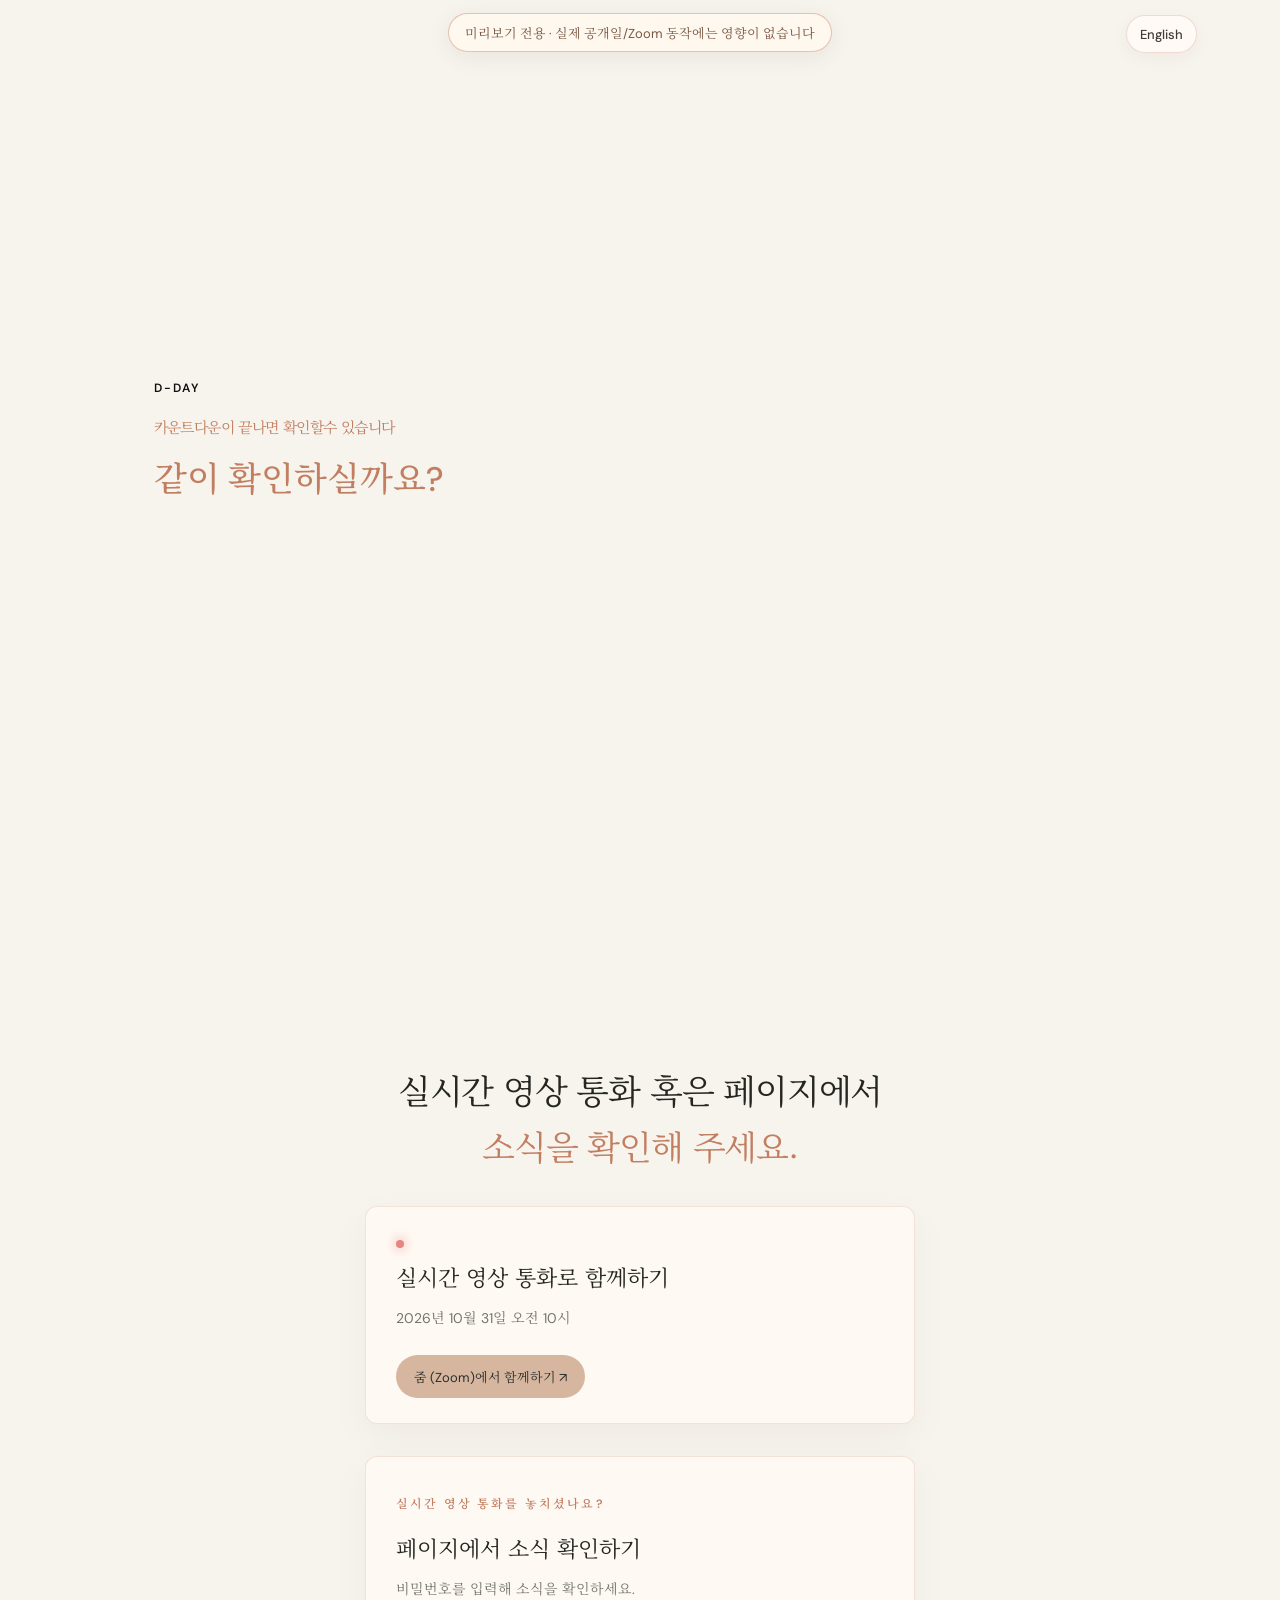
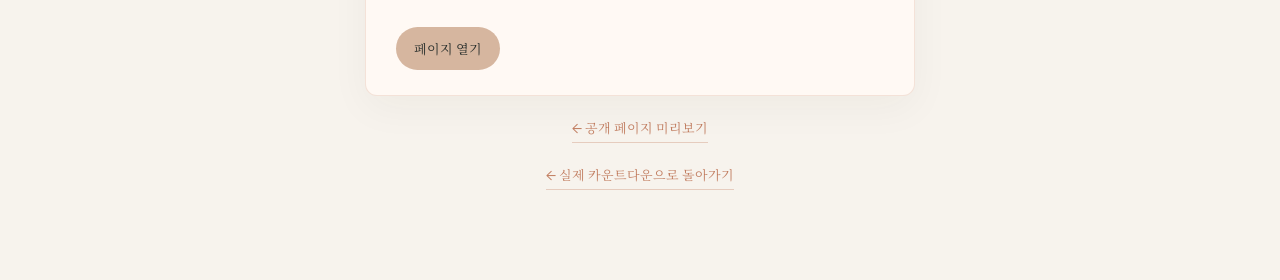
==== preview.html @ 2cb3eb8d "Add files via upload" ====
<!doctype html>
<html lang="ko">
<head>
 <meta charset="utf-8"><meta name="viewport" content="width=device-width, initial-scale=1"><meta name="theme-color" content="#f7f3ed"><meta name="robots" content="noindex,nofollow">
 <meta name="description" content="카운트다운 종료 화면 미리보기"><title>공개일 화면 미리보기</title>
 <link rel="preconnect" href="https://fonts.googleapis.com"><link rel="preconnect" href="https://fonts.gstatic.com" crossorigin><link href="https://fonts.googleapis.com/css2?family=DM+Sans:wght@400;500;600;700&family=Noto+Serif+KR:wght@400;500;600;700&display=swap" rel="stylesheet"><link rel="stylesheet" href="styles.css">
 <style>.preview-banner{position:fixed;z-index:30;top:13px;left:50%;transform:translateX(-50%);background:#fff8ef;border:1px solid #c27e6170;color:#795744;border-radius:24px;padding:9px 16px;font-size:11px;box-shadow:0 5px 25px #24262212;white-space:nowrap}.preview-link{display:inline-block;margin-top:22px;color:#e7cdbd;text-decoration:none;border-bottom:1px solid #e7cdbd70;padding-bottom:5px;font-size:11px}.preview-intro{margin:0 auto 24px;max-width:600px;color:#bec2ba;font-size:12px;line-height:1.9}</style>
</head>
<body class="landing-page preview-page">
 <div class="preview-banner">미리보기 전용 · 실제 공개일/Zoom 동작에는 영향이 없습니다</div>
 <div class="progress"><span id="progressBar"></span></div>
 <header class="topbar"><a class="wordmark" id="brandName" href="index.html">우리의 약속</a><div class="header-tools"><span class="top-note" id="headerNote"></span><button class="language-toggle" id="languageToggle" type="button" aria-label="Switch to English">English</button></div></header>
 <main id="top">
  <section class="countdown-hero panel"><div class="hero-orbit orbit-one"></div><div class="hero-orbit orbit-two"></div><div class="countdown-copy reveal visible">
   <p class="eyebrow" id="eyebrow">D-DAY</p><h1 id="countdownHeading">약속한 날까지</h1>
   <div class="countdown" id="countdown"><strong class="today-label">오늘, 함께 만나요</strong></div><p class="reveal-date" id="revealDate"></p>
  </div><div class="hero-stamp"><span>MADE<br>WITH LOVE</span><b>♡</b></div><div class="hero-bottom"><span>A DAY WE'LL REMEMBER</span><span>01 — 01</span></div></section>
  <section class="after-date panel" id="afterDate"><div class="section-index"><span id="afterIndex">01</span><i></i><span id="afterLabel">오늘</span></div><div class="after-inner"><p class="eyebrow" id="afterEyebrow">THE DAY IS HERE</p><h2 id="afterHeading">이어서<br><em>확인해 주세요.</em></h2><p class="after-copy" id="afterCopy"></p>
   <div class="live-card"><span class="live-dot"></span><p class="eyebrow" id="liveEyebrow"></p><h3 id="liveTitle">실시간 영상 통화로 함께하기</h3><p id="liveDescription"></p><a id="zoomLink" class="primary-link" href="#" target="_blank" rel="noopener">줌 (Zoom)에서 함께하기 ↗</a></div>
   <div class="private-card"><p class="eyebrow" id="privateEyebrow">실시간 영상 통화를 놓치셨나요?</p><h3 id="privateTitle">페이지에서 소식 확인하기</h3><p id="privateDescription">비밀번호를 입력해 소식을 확인하세요.</p><a id="revealPageLink" class="primary-link" href="reveal.html">페이지 열기</a></div>
   <a id="previewRevealLink" class="preview-link" href="reveal.html?preview=1">← 공개 페이지 미리보기</a><br><a class="preview-link" id="previewCountdownLink" href="index.html">← 실제 카운트다운으로 돌아가기</a>
  </div></section>
 </main><script src="config.js"></script><script src="script.js"></script><script>const fam=new URLSearchParams(location.search).get('family')==='parents'?'parents':'inlaws',lang=document.documentElement.lang==='en'?'en':'ko';document.getElementById('zoomLink').href=window.REVEAL_CONFIG.zoomUrl||'#';document.getElementById('revealPageLink').href='reveal.html?family='+fam+'&preview=1&lang='+lang;document.getElementById('previewRevealLink').href='reveal.html?family='+fam+'&preview=1&lang='+lang;</script>
</body></html>
---- styles.css ----
:root{--paper:#f7f3ed;--ink:#242622;--muted:#74766e;--accent:#c27e61;--line:rgba(36,38,34,.15);--serif:'Noto Serif KR',Georgia,serif;--sans:'DM Sans','Noto Serif KR',sans-serif}*{box-sizing:border-box}html{scroll-behavior:smooth;scroll-snap-type:y proximity}body{margin:0;background:var(--paper);color:var(--ink);font-family:var(--sans)}.progress{position:fixed;top:0;width:100%;height:3px;z-index:20}.progress span{display:block;width:0;height:100%;background:var(--accent)}.topbar{height:72px;position:absolute;z-index:3;top:0;left:0;right:0;display:flex;align-items:center;justify-content:space-between;padding:0 6.5vw}.wordmark{font-size:14px;letter-spacing:.06em;text-decoration:none;color:var(--ink);font-weight:700}.wordmark span{color:var(--accent);margin-left:7px}.top-note,.eyebrow,.hero-bottom,.section-index,.side-note,.photo-placeholder small,.photo-bottom,.final-signoff,.closing-footer{font-size:10px;letter-spacing:.18em}.top-note{color:var(--muted)}.panel{min-height:100svh;position:relative;overflow:hidden;scroll-snap-align:start}.hero{display:flex;align-items:center;padding:130px 13vw 100px;background:radial-gradient(ellipse at 80% 36%,#e9dfd2 0%,rgba(233,223,210,.4) 20%,transparent 48%),var(--paper)}.hero-copy{position:relative;z-index:2;max-width:700px}.eyebrow{color:var(--accent);font-weight:600;margin:0 0 25px}.hero h1,.letter h2,.photo-caption h2,.reveal-intro h2,.closing h2{font-family:var(--serif);font-weight:400;letter-spacing:-.07em;line-height:1.5}.hero h1{font-size:clamp(40px,6vw,78px);margin:0 0 28px}.hero h1 em,.photo-caption h2 em{font-style:normal;color:var(--accent)}.intro{font-size:14px;line-height:2;color:var(--muted)}.scroll-cue{margin-top:62px;display:flex;align-items:center;gap:14px;color:var(--muted);font-size:11px;text-decoration:none}.cue-line{height:1px;width:42px;background:var(--accent);position:relative}.cue-line:after{content:'';position:absolute;width:5px;height:5px;border-radius:50%;background:var(--accent);right:0;top:-2px}.hero-stamp{position:absolute;right:15%;top:31%;width:128px;height:128px;border:1px solid #c27e6180;border-radius:50%;display:flex;flex-direction:column;align-items:center;justify-content:center;transform:rotate(12deg);color:var(--accent);text-align:center;font-size:9px;letter-spacing:.15em;line-height:1.7}.hero-stamp b{font-size:23px;font-weight:400}.hero-orbit{position:absolute;border:1px solid #c27e6126;border-radius:50%;width:460px;height:460px;right:7%;top:20%}.orbit-two{width:600px;height:600px;right:1%;top:12%;border-color:#c27e6114}.hero-bottom,.photo-bottom{position:absolute;bottom:32px;left:6.5vw;right:6.5vw;display:flex;justify-content:space-between;color:#9b9a91;font-size:9px}.letter{padding:120px 13vw;background:#eee8de;display:flex;flex-direction:column;justify-content:center}.section-index{display:flex;align-items:center;gap:16px;color:#85847c}.section-index span:first-child{color:var(--accent)}.section-index i{width:42px;height:1px;background:var(--line)}.letter-layout{display:grid;grid-template-columns:1fr 3fr;gap:8vw;max-width:1050px;margin:9vh auto 0;width:100%;z-index:1}.side-note{color:#9d9b91;line-height:1.9}.letter-main{max-width:640px}.letter h2{font-size:clamp(34px,5vw,61px);margin:0 0 30px}.letter-body{font-size:14px;line-height:2.2;color:#686961;max-width:490px}.signature{font:13px/2 var(--serif);margin-top:36px}.signature span{font-size:19px}.soft-shape{position:absolute;color:#c27e6114;font:380px var(--serif);right:5%;bottom:2%}.photo{background:#27312f;color:#f7f3ed;padding:100px 13vw;display:flex;flex-direction:column;justify-content:center}.photo .section-index{color:#a7aaa1}.photo-layout{display:grid;grid-template-columns:minmax(260px,.9fr) 1.1fr;gap:10vw;align-items:center;max-width:1100px;margin:7vh auto 0;width:100%}.photo-frame{aspect-ratio:4/5;max-height:490px;background:#e8e3dc;display:flex;align-items:center;justify-content:center;position:relative;overflow:hidden;color:#343934;box-shadow:0 28px 80px #141b1980}.photo-frame:before,.photo-frame:after{content:'';position:absolute;inset:14px;border:1px solid #24262222;z-index:2;pointer-events:none}.photo-frame:after{inset:20px}.photo-placeholder{display:flex;flex-direction:column;align-items:center;gap:13px;text-align:center;font:15px/1.9 var(--serif)}.photo-spark{font-size:32px;color:var(--accent)}.photo-placeholder small{font:9px var(--sans);color:#9b988e;margin-top:10px}.photo-frame img{width:100%;height:100%;object-fit:cover}.photo-caption .eyebrow{color:#d7a387}.photo-caption h2{font-size:clamp(31px,4vw,51px);line-height:1.65;margin:0 0 25px}.photo-caption h2 em{color:#d7a387}.photo-caption>p:not(.eyebrow){color:#c1c4bc;font-size:13px;line-height:2}.due-line{border-top:1px solid #ffffff30;margin-top:34px;padding-top:17px;display:flex;justify-content:space-between;font-size:10px;color:#b6bab1}.due-line strong{color:#f7f3ed;font-weight:500}.photo-bottom{color:#8c948d}.reveal-section{min-height:88svh;background:#d6b69f;display:flex;align-items:center;justify-content:center;flex-direction:column;text-align:center;padding:100px 20px}.reveal-section>.section-index{position:absolute;top:75px;left:13vw}.reveal-intro .eyebrow{color:#8d5f4b}.reveal-intro h2{font-size:clamp(36px,5vw,63px);margin:0;line-height:1.55}.reveal-intro>p:last-child{font-size:13px;color:#765c50}.big-reveal{margin-top:48px;background:#26312e;color:white;border:0;border-radius:999px;padding:20px 28px;display:flex;align-items:center;gap:18px;cursor:pointer;font:500 12px var(--sans);letter-spacing:.06em;transition:transform .3s,box-shadow .3s;box-shadow:0 10px 28px #22302b24}.big-reveal:hover{transform:translateY(-3px);box-shadow:0 18px 35px #22302b35}.button-orb{width:11px;height:11px;border-radius:50%;background:#e8b8a0;box-shadow:0 0 14px #ffceab}.button-arrow{font-size:16px}.reveal-hint{font-size:10px;color:#806b5e;margin-top:18px}.finale{min-height:105svh;background:linear-gradient(145deg,#e2a4a0,#c87ea1 45%,#8a79bd);color:white;display:flex;justify-content:center;align-items:center;text-align:center;padding:100px 20px;transition:background 1s}.finale[data-sex=girl]{background:linear-gradient(145deg,#f4a7bf,#ed75a8 48%,#c55394)}.finale[data-sex=boy]{background:linear-gradient(145deg,#91d5db,#6cabe0 48%,#8276c8)}.finale[data-sex=surprise]{background:linear-gradient(135deg,#f2b45d,#ed7181 50%,#876bc5)}.finale-content{position:relative;z-index:2;opacity:.15;transform:translateY(25px);transition:opacity .9s,transform .9s}.finale.is-revealed .finale-content{opacity:1;transform:none}.finale .eyebrow{color:#ffffffc9}.sex-word{font:clamp(66px,15vw,170px)/1.15 var(--serif);letter-spacing:-.09em;text-shadow:0 8px 40px #5c31542d}.finale h2{font:400 clamp(22px,3vw,36px)/1.8 var(--serif);margin:16px 0}.final-copy{font-size:13px;color:#ffffffdf}.final-meta{font-size:11px;margin-top:24px;color:#ffffffdd}.final-signoff{margin-top:55px;color:#ffffffb8}.final-signoff span{margin-left:8px}.preview-badge{position:absolute;bottom:25px;right:25px;background:#ffffffd9;color:#4c4547;border-radius:20px;padding:9px 14px;font-size:10px;z-index:3}.finale.is-revealed .preview-badge{display:none}.confetti{position:absolute;inset:0;overflow:hidden;pointer-events:none}.confetti i{position:absolute;top:-15px;width:8px;height:14px;background:#fff8;animation:fall 3.8s linear infinite}.confetti i:nth-child(3n){background:#ffe4a7}.confetti i:nth-child(3n+1){background:white}.confetti i:nth-child(3n+2){background:#cfedff}@keyframes fall{to{transform:translate3d(var(--drift),110vh,0) rotate(760deg)}}.closing{min-height:75svh;background:#f7f3ed;display:flex;align-items:center;justify-content:center;text-align:center;padding:100px 20px 130px}.closing-inner{max-width:600px}.closing-heart{font-size:40px;color:var(--accent)}.closing-inner>p:first-of-type{font-size:12px;color:var(--muted);margin:24px 0}.closing h2{font-size:clamp(40px,5vw,60px);margin:10px 0}.closing-small{font-size:12px;color:var(--muted)}.back-top{display:inline-block;margin-top:35px;color:var(--accent);font-size:11px;text-decoration:none;border-bottom:1px solid #c27e6155;padding-bottom:6px}.closing-footer{position:absolute;bottom:25px;left:6.5vw;right:6.5vw;display:flex;justify-content:space-between;color:#a6a398;font-size:9px}.reveal{opacity:0;transform:translateY(25px);transition:opacity .8s,transform .8s}.reveal.visible{opacity:1;transform:none}@media(max-width:700px){.topbar{height:60px;padding:0 7vw}.top-note{font-size:8px}.hero{padding:110px 8vw 90px}.hero h1{font-size:clamp(38px,10vw,58px)}.hero-stamp{width:90px;height:90px;right:8%;top:19%;font-size:7px}.hero-stamp b{font-size:18px}.hero-orbit{right:-52%;top:20%}.orbit-two{right:-70%}.hero-bottom,.photo-bottom{left:8vw;right:8vw}.letter{padding:90px 8vw}.letter-layout{display:block;margin-top:9vh}.side-note{margin-bottom:30px}.letter h2{font-size:37px}.soft-shape{font-size:200px;right:-5%;bottom:2%}.photo{padding:85px 8vw 75px}.photo-layout{display:flex;flex-direction:column;gap:42px;margin-top:5vh}.photo-frame{width:min(78%,340px);margin:auto;max-height:390px}.photo-caption h2{font-size:34px}.reveal-section>.section-index{top:45px;left:8vw}.reveal-intro h2{font-size:38px}.finale{min-height:100svh}.preview-badge{right:50%;transform:translateX(50%);white-space:nowrap}.closing-footer{left:8vw;right:8vw;font-size:7px}.section-index{font-size:9px}}@media(prefers-reduced-motion:reduce){*,*:before,*:after{scroll-behavior:auto!important;animation-duration:.01ms!important;transition-duration:.01ms!important}}
/* Countdown landing, live reveal and the more cinematic scroll sequence */
.countdown-hero{display:flex;align-items:center;padding:120px 12vw 95px;background:radial-gradient(ellipse at 78% 35%,#ead8d2 0%,rgba(234,216,210,.34) 24%,transparent 50%),var(--paper)}
.countdown-copy{position:relative;z-index:2;width:min(760px,100%)}
.countdown-hero h1{font:400 clamp(42px,6.4vw,82px)/1.42 var(--serif);letter-spacing:-.075em;margin:0 0 18px}
.countdown-hero h1 em,.after-inner h2 em{color:var(--accent);font-style:normal}
.countdown-intro{font-size:14px;line-height:2;color:var(--muted)}
.countdown{display:flex;align-items:center;gap:clamp(10px,2.6vw,34px);margin:40px 0 10px}
.countdown>div{display:flex;flex-direction:column;align-items:center;min-width:clamp(45px,7vw,86px)}
.countdown strong{font:500 clamp(32px,5.4vw,64px)/1 var(--sans);letter-spacing:-.07em;font-variant-numeric:tabular-nums}
.countdown span{font-size:10px;color:var(--muted);margin-top:10px;letter-spacing:.12em}
.countdown>i{font-style:normal;color:#bd9c8d;font-size:24px;transform:translateY(-7px)}
.today-label{font-size:clamp(20px,3vw,34px)!important;letter-spacing:0!important;color:var(--accent)}
.reveal-date{font-size:11px;color:#89877f;letter-spacing:.06em;min-height:18px}
.poll-card{margin-top:30px;border-top:1px solid var(--line);padding-top:20px;max-width:480px}
.poll-question{font:18px var(--serif);margin:0 0 6px}.poll-note,.poll-status{font-size:11px;color:var(--muted)}
.poll-buttons{display:flex;gap:10px;margin-top:16px}.poll-buttons button{background:#ffffff78;border:1px solid #c27e6140;border-radius:30px;padding:12px 18px;color:var(--ink);font:12px var(--sans);cursor:pointer;transition:all .25s}.poll-buttons button:hover:not(:disabled){background:#d6b69f;transform:translateY(-2px)}.poll-buttons button:disabled{opacity:.55;cursor:default}.poll-buttons button span{color:var(--accent);margin-left:7px}
.poll-status{min-height:15px}.countdown-hero .hero-stamp{top:26%}
.anticipation{background:#eee8de;display:grid;place-items:center;padding:100px 12vw;text-align:center}
.anticipation>.section-index{position:absolute;left:12vw;top:72px}
.anticipation-inner{position:relative;z-index:1;max-width:680px}.little-star{display:block;color:var(--accent);font-size:38px;margin-bottom:34px;animation:softspin 18s linear infinite}
@keyframes softspin{to{transform:rotate(360deg)}}
.anticipation h2,.after-inner h2{font:400 clamp(34px,5vw,60px)/1.65 var(--serif);letter-spacing:-.065em;margin:0 0 22px}.anticipation-inner>p:last-of-type{font-size:13px;line-height:2;color:var(--muted)}
.date-pill{display:inline-block;margin-top:22px;border:1px solid #c27e6150;border-radius:30px;padding:11px 19px;font-size:10px;letter-spacing:.04em;color:#8c6b5d}
.photo-silhouette{position:absolute;font:340px var(--serif);color:#c27e610b;right:4%;bottom:-12%;transform:rotate(-16deg)}
.after-date[hidden],.landing-page [hidden]{display:none!important}
.after-date{background:#27312f;color:var(--paper);padding:105px 12vw;display:flex;flex-direction:column;justify-content:center}
.after-date .section-index{color:#adb2aa}.after-inner{max-width:850px;margin:52px auto 0;width:100%;text-align:center}.after-inner>.eyebrow{color:#d8a78c}.after-inner h2{font-size:clamp(42px,6vw,70px);margin:0}.after-copy{font-size:13px;color:#c1c4bc;line-height:2}
.live-card,.private-card{max-width:550px;margin:32px auto 0;padding:25px 30px;background:#ffffff0c;border:1px solid #ffffff24;text-align:left;position:relative;overflow:hidden}
.live-card:after{content:'';position:absolute;width:180px;height:180px;border:1px solid #ffffff12;border-radius:50%;right:-70px;top:-100px}
.live-dot{display:inline-block;width:8px;height:8px;border-radius:50%;background:#e4867f;box-shadow:0 0 12px #e4867f;animation:pulse 1.6s infinite}@keyframes pulse{50%{opacity:.4;box-shadow:0 0 2px #e4867f}}
.live-card .eyebrow,.private-card .eyebrow{color:#d8a78c;margin:12px 0}.live-card h3,.private-card h3{font:20px var(--serif);margin:8px 0}.live-card p:not(.eyebrow),.private-card>p:not(.eyebrow){font-size:12px;color:#bec2ba;line-height:1.8}
.primary-link{display:inline-block;text-decoration:none;background:#eee0d5;color:#303633;border-radius:24px;padding:12px 18px;font-size:11px;margin-top:10px}.not-ready{display:inline-block;font-size:11px;color:#b8bdb4;margin-top:11px}
.private-card{background:#ffffff08}.private-card label{display:block;font-size:10px;color:#c3c6bf;margin:18px 0 8px}.password-row{display:flex;gap:8px}.password-row input{min-width:0;flex:1;background:#ffffff12;border:1px solid #ffffff37;border-radius:4px;padding:11px;color:white;font:13px var(--sans)}.password-row button{border:0;background:#d6b69f;color:#292f2c;padding:0 18px;font:12px var(--sans);cursor:pointer;border-radius:3px}.private-card small{display:block;color:#efaca5;font-size:10px;margin-top:7px;min-height:14px}
.poll-results{width:min(400px,85vw);text-align:left;margin:28px auto 0;color:#4b3b35;font-size:12px}.poll-results>p{font:16px var(--serif);text-align:center}.result-row{display:grid;grid-template-columns:68px 45px 1fr;align-items:center;gap:8px;margin:12px 0;font-size:11px}.result-row i{height:5px;border-radius:5px;background:#ffffff75;overflow:hidden}.result-row b{display:block;height:100%;background:#b96984;border-radius:5px}.result-row:nth-of-type(2) b{background:#5e9ab2}.poll-results small{display:block;text-align:center;color:#7a6a61;font-size:9px;margin-top:10px}
.reveal-day .countdown-hero{min-height:78svh}.reveal-day .anticipation{min-height:55svh}
@media(max-width:700px){.countdown-hero{padding:105px 8vw 90px;align-items:center}.countdown-hero h1{font-size:clamp(38px,10vw,57px)}.countdown-hero .hero-stamp{top:15%;right:8%;width:76px;height:76px;font-size:6px}.countdown{gap:7px;margin-top:34px}.countdown>div{min-width:51px}.countdown strong{font-size:36px}.countdown>i{font-size:17px}.poll-card{margin-top:24px}.poll-buttons{gap:7px}.poll-buttons button{padding:11px 13px;font-size:10px}.anticipation{padding:90px 8vw}.anticipation>.section-index{left:8vw;top:45px}.anticipation h2{font-size:36px}.photo-silhouette{font-size:190px;right:-5%}.after-date{padding:90px 8vw}.after-inner{margin-top:38px}.live-card,.private-card{padding:21px 19px}.password-row button{padding:0 12px}}
/* Shared live vote graph */
.countdown-intro{white-space:pre-line}.poll-status{font-size:10px;color:#8a867d;min-height:15px}.poll-buttons button:disabled{opacity:.55;cursor:default}
.landing-page .countdown-hero{background:var(--paper);padding-left:12vw}.landing-page .hero-orbit,.landing-page .hero-stamp,.landing-page .hero-bottom{display:none}.landing-page .countdown-copy{width:min(620px,100%)}.landing-page .countdown-hero h1{font:400 clamp(28px,4vw,46px)/1.5 var(--serif);letter-spacing:-.04em;margin:0 0 10px;color:var(--accent)}.landing-page .eyebrow{margin-bottom:20px;color:#111}.landing-page .countdown{margin-top:24px}.landing-page .reveal-date{font-size:13px;color:#78796f;letter-spacing:.03em}.landing-page .countdown-hint{font-size:11px;color:#85857d;margin-top:8px}.landing-page .topbar .wordmark{font:500 12px var(--sans);color:#76776e}.landing-page .top-note{font-size:9px;letter-spacing:.08em}.landing-page #countdownPage[hidden]{display:none!important}.landing-page #afterDate:not([hidden]){min-height:100svh}
.landing-page .after-date{background:var(--paper);color:var(--ink);padding:90px 9vw}.landing-page .after-date .section-index{color:#85847c}.landing-page .after-inner>.eyebrow{color:var(--accent)}.landing-page .after-inner h2{color:var(--ink)}.landing-page .after-copy{color:var(--muted)}.landing-page .live-card,.landing-page .private-card{background:#fff9f4;border:1px solid #c27e6130;box-shadow:0 12px 40px #2426220b;border-radius:12px}.landing-page .live-card h3,.landing-page .private-card h3{color:var(--ink)}.landing-page .live-card p:not(.eyebrow),.landing-page .private-card>p:not(.eyebrow){color:var(--muted)}.landing-page .live-card .eyebrow,.landing-page .private-card .eyebrow{color:var(--accent)}.landing-page .not-ready{color:var(--muted)}.landing-page .primary-link{background:#d6b69f;color:#292f2c}.landing-page .preview-link{color:var(--accent);border-color:#c27e6155}
.landing-page .after-date .section-index{display:none}.landing-page .after-copy:empty,.landing-page #liveDescription:empty,.landing-page #liveEyebrow:empty{display:none}
.landing-page .after-inner h2{font:400 clamp(23px,2.7vw,34px)/1.65 var(--serif);letter-spacing:-.035em;margin:0 0 22px}.landing-page .after-inner h2 em{color:var(--accent)}
.reveal-page:not([data-sex]){background:var(--paper);color:var(--ink)}.reveal-page:not([data-sex]) .reveal-glow{background:radial-gradient(circle,#ead8d255 0,rgba(234,216,210,.18) 38%,transparent 72%)}.reveal-page:not([data-sex]) .reveal-gate h1{font-size:clamp(28px,4vw,44px);line-height:1.5;letter-spacing:-.045em;color:#8c5f4e}.reveal-page:not([data-sex]) .gate-copy,.reveal-page:not([data-sex]) .reveal-gate label{color:var(--muted)}.reveal-page:not([data-sex]) .reveal-gate .password-row input{background:#fff;border:1px solid #c9c4bb;color:var(--ink)}.reveal-page:not([data-sex]) .reveal-gate .password-row button{background:#d6b69f;color:#292f2c}.reveal-page:not([data-sex]) .back-link{color:#8a6c5d;border-color:#c27e6155}
.reveal-page[data-sex=boy]{background:#edf6fa;color:var(--ink)}.reveal-page[data-sex=boy] .reveal-glow{background:radial-gradient(circle,#bfe2f255 0,rgba(160,208,229,.18) 38%,transparent 72%)}.reveal-page[data-sex=boy] .result-sex{color:#477f9c}.reveal-page[data-sex=girl]{background:#fbf0f4;color:var(--ink)}.reveal-page[data-sex=girl] .reveal-glow{background:radial-gradient(circle,#f5c8d855 0,rgba(239,171,196,.18) 38%,transparent 72%)}.reveal-page[data-sex=girl] .result-sex{color:#bb6485}.reveal-page[data-sex] .reveal-result>.eyebrow{color:var(--accent)}.reveal-page[data-sex] .result-message,.reveal-page[data-sex] .slide-count,.reveal-page[data-sex] .slide-figure figcaption{color:var(--muted)}.reveal-page[data-sex] .slide-figure{background:#fff9;border-color:#c27e6130}.reveal-page[data-sex] .slide-figure img{background:#f3f0eb}.reveal-page[data-sex] .slide-arrow{color:var(--ink);background:#fff;border-color:#c27e6155}.reveal-page[data-sex] .back-link{color:#8a6c5d;border-color:#c27e6155}

/* Clear, celebratory reveal results on the same light palette as the countdown. */
body.reveal-page[data-sex="girl"]{background:#fbf0f4!important;color:#30272b!important}
body.reveal-page[data-sex="boy"]{background:#edf6fa!important;color:#263139!important}
body.reveal-page[data-sex="girl"] .reveal-result>.eyebrow,body.reveal-page[data-sex="girl"] .result-message,body.reveal-page[data-sex="girl"] .reveal-result h2,body.reveal-page[data-sex="girl"] .back-link,body.reveal-page[data-sex="girl"] .slide-count,body.reveal-page[data-sex="girl"] .slide-figure figcaption{color:#514148!important}
body.reveal-page[data-sex="boy"] .reveal-result>.eyebrow,body.reveal-page[data-sex="boy"] .result-message,body.reveal-page[data-sex="boy"] .reveal-result h2,body.reveal-page[data-sex="boy"] .back-link,body.reveal-page[data-sex="boy"] .slide-count,body.reveal-page[data-sex="boy"] .slide-figure figcaption{color:#384851!important}
body.reveal-page[data-sex="girl"] .result-sex{color:#bb6485!important;text-shadow:0 5px 24px #bb648522}
body.reveal-page[data-sex="boy"] .result-sex{color:#477f9c!important;text-shadow:0 5px 24px #477f9c22}
body.reveal-page[data-sex] .reveal-result h2{font-size:clamp(21px,3.5vw,34px);line-height:1.55}
body.reveal-page[data-sex] .result-sex{font-size:clamp(48px,10vw,104px);line-height:1.18;white-space:nowrap;letter-spacing:-.07em}

/* Larger reading sizes across the countdown, preview, and reveal pages. */
.landing-page .top-note,.landing-page .wordmark{font-size:11px}
.landing-page .eyebrow,.landing-page .countdown span,.landing-page .poll-note,.landing-page .poll-status,.landing-page .countdown-hint{font-size:12px}
.landing-page .reveal-date{font-size:15px}
.landing-page .poll-question{font-size:20px}
.landing-page .poll-buttons button{font-size:14px}
.landing-page .after-copy{font-size:15px}
.landing-page .live-card h3,.landing-page .private-card h3{font-size:22px}
.landing-page .live-card p:not(.eyebrow),.landing-page .private-card>p:not(.eyebrow){font-size:14px}
.landing-page .primary-link,.landing-page .not-ready,.landing-page .preview-link{font-size:13px}
.landing-page .preview-banner{font-size:13px}
body.reveal-page[data-sex] .reveal-result>.eyebrow{font-size:17px}
.reveal-page .gate-copy,.reveal-page .result-message{font-size:15px}
.reveal-page .reveal-gate label{font-size:12px}
.reveal-page .password-row button{font-size:14px}
.reveal-page .back-link{font-size:13px}
body.reveal-page[data-sex] .reveal-result h2{font-size:clamp(23px,3.7vw,36px)}
.reveal-page .slide-figure figcaption{font-size:14px}
.reveal-page .slide-count{font-size:13px}
@media(max-width:700px){.landing-page .countdown span{font-size:11px}.landing-page .top-note{font-size:10px}.landing-page .live-card h3,.landing-page .private-card h3{font-size:20px}.reveal-page .reveal-gate h1{font-size:clamp(30px,7vw,48px)}}
/* Optional side-by-side preview of both reveal outcomes. */
.gate-actions{display:flex;flex-direction:column;align-items:center;gap:10px;margin-top:16px}
.gate-actions .back-link{margin-top:0}
.test-open-link{display:inline-flex;align-items:center;justify-content:center;padding:7px 12px;margin:0;border:1px solid #c27e6138;border-radius:20px;background:#fffaf5;color:#8a6c5d;text-decoration:none;font-size:12px;box-shadow:none}
.test-open-link:hover{background:#fff}
.reveal-test-page{min-height:100vh;background:var(--paper);color:var(--ink);overflow-x:hidden}
.reveal-test-header{height:70px;position:relative;z-index:5}
.reveal-test-header .header-tools{top:15px;right:6.5vw}
.reveal-test-main{width:min(1260px,92vw);margin:0 auto;padding:25px 0 60px;text-align:center}
.reveal-test-main>.eyebrow{color:var(--accent);font-size:13px;letter-spacing:.15em;margin-bottom:12px}
.test-reveal-heading{font:400 clamp(28px,3.5vw,42px)/1.5 var(--serif);letter-spacing:-.04em;margin:0 0 8px}
.test-reveal-copy{font-size:15px;color:var(--muted);margin:0 0 28px}
.outcome-split{display:grid;grid-template-columns:1fr 1fr;gap:18px;text-align:center}
.outcome-card{position:relative;overflow:hidden;min-height:350px;padding:25px 24px;display:flex;flex-direction:column;align-items:center;justify-content:center;border-radius:16px;box-shadow:0 16px 42px #2426220c}
.outcome-card:before{content:'';position:absolute;width:340px;height:340px;border-radius:50%;filter:blur(3px);opacity:.42}
.outcome-girl{background:#fbf0f4;border:1px solid #cf8ea455;color:#514148}.outcome-girl:before{background:radial-gradient(circle,#f1c3d5,transparent 70%)}
.outcome-boy{background:#edf6fa;border:1px solid #74a9c455;color:#384851}.outcome-boy:before{background:radial-gradient(circle,#b9dfee,transparent 70%)}
.outcome-label,.outcome-card>.eyebrow,.outcome-sex,.outcome-title,.outcome-due{position:relative;z-index:1}
.outcome-label{font-size:14px;letter-spacing:.13em;margin:0 0 17px;opacity:.76}
.outcome-card>.eyebrow{font-size:13px;color:var(--accent);margin:0 0 4px}
.outcome-sex{font:400 clamp(42px,4.6vw,64px)/1.25 var(--serif);letter-spacing:-.07em;margin:0 0 8px;white-space:nowrap}
.outcome-girl .outcome-sex{color:#bb6485}.outcome-boy .outcome-sex{color:#477f9c}
.outcome-title{font:400 clamp(18px,2vw,25px)/1.65 var(--serif);margin:0}
.outcome-due{font-size:14px;line-height:1.7;margin:12px 0 0}
.test-slideshow{width:min(600px,100%);margin:35px auto 0}
.test-slide-stage{display:grid;grid-template-columns:46px minmax(0,1fr) 46px;align-items:center;gap:12px}
.reveal-test-page .slide-figure{background:#fff;border:1px solid #c27e6130;box-shadow:0 12px 35px #2426220b}
.reveal-test-page .slide-figure img{background:#f3f0eb}
.reveal-test-page .slide-figure figcaption,.reveal-test-page .slide-count{color:var(--muted)}
.reveal-test-page .slide-arrow{width:44px;height:44px;padding:11px;display:grid;place-items:center;border:1px solid #ffffff;border-radius:50%;background:#ffffffd9;color:#343b40;box-shadow:0 5px 18px #1d2d351c;font-size:0}
.reveal-test-page .slide-arrow svg{display:block;width:20px;height:20px;fill:none;stroke:currentColor;stroke-width:1.7;stroke-linecap:round;stroke-linejoin:round}
.test-return-link{margin-top:26px;color:#8a6c5d;border-color:#c27e6155}
@media(max-width:760px){.reveal-test-main{padding-top:20px}.outcome-split{grid-template-columns:1fr;gap:13px}.outcome-card{min-height:300px}.outcome-sex{font-size:clamp(44px,10vw,60px)}.outcome-title{font-size:clamp(19px,5vw,23px)}.reveal-test-header .header-tools{right:6vw;top:12px}}
body.reveal-page[data-sex] .reveal-result>.eyebrow{font-size:17px}
body.reveal-page[data-sex] .reveal-result h2{font-size:clamp(23px,3.7vw,36px)}
body.reveal-page[data-sex] .result-message{font-size:15px}
body.reveal-page[data-sex] .slide-count{font-size:13px}
/* Language and safe theme-preview controls. */
.header-tools{position:absolute;top:15px;right:6.5vw;z-index:8;display:flex;flex-direction:column;align-items:flex-end;gap:7px}
.header-tools .top-note:empty{display:none}
.language-toggle{display:inline-flex;align-items:center;justify-content:center;min-height:38px;padding:7px 13px;border:1px solid #c27e6140;border-radius:24px;background:#fffaf5;color:#423b36;font:500 13px var(--sans);text-decoration:none;cursor:pointer;box-shadow:0 5px 18px #2426220b}
.language-toggle:hover{background:#fff;transform:translateY(-1px)}
.reveal-tools{position:fixed}
@media(max-width:680px){.header-tools{right:6vw;top:12px}.language-toggle{min-height:35px;padding:6px 11px;font-size:12px}}
body.reveal-page .slide-arrow{width:44px;height:44px;padding:11px;display:grid;place-items:center;border:1px solid #ffffff!important;border-radius:50%;background:#ffffffc9!important;color:#343b40!important;box-shadow:0 5px 18px #1d2d351c;backdrop-filter:blur(8px);font-size:0;line-height:1}
body.reveal-page .slide-arrow svg{display:block;width:20px;height:20px;fill:none;stroke:currentColor;stroke-width:1.7;stroke-linecap:round;stroke-linejoin:round}
body.reveal-page .slide-arrow:hover:not(:disabled){background:#fff!important;transform:scale(1.06)}
.fireworks{position:fixed;inset:0;overflow:hidden;pointer-events:none;z-index:3}
.firework{position:absolute;width:1px;height:1px}
.firework i{position:absolute;left:0;top:0;width:6px;height:6px;border-radius:50%;background:var(--spark);box-shadow:0 0 10px 2px var(--spark);opacity:0;animation:firework-burst 1.65s ease-out infinite}
@keyframes firework-burst{0%{opacity:1;transform:translate(0,0) scale(.8)}80%{opacity:.9}100%{opacity:0;transform:translate(var(--x),var(--y)) scale(.1)}}
@media(prefers-reduced-motion:reduce){.firework i{animation:none;opacity:0}}
.reveal-page{background:var(--paper);color:var(--ink)}.reveal-page .reveal-glow{background:radial-gradient(circle,#ead8d255 0,rgba(234,216,210,.22) 38%,transparent 72%)}.reveal-page .light-wordmark,.reveal-page .top-note{color:#76776e}.reveal-page .reveal-gate h1{color:var(--ink)}.reveal-page .reveal-gate h1 em{color:var(--accent)}.reveal-page .gate-copy,.reveal-page .reveal-gate label{color:var(--muted)}.reveal-page .reveal-gate .password-row input{background:#fff;border:1px solid #c9c4bb;color:var(--ink)}.reveal-page .reveal-gate .password-row button{background:#d6b69f;color:#292f2c}.reveal-page .back-link{color:#8a6c5d;border-color:#c27e6155}.reveal-page .gate-heart{display:none}
/* Dedicated, server-gated reveal page */
.reveal-page{min-height:100vh;background:#27312f;color:#f7f3ed;overflow-x:hidden}.light-wordmark{color:#f7f3ed}.reveal-page .top-note{color:#aeb2a9}.reveal-glow{position:fixed;width:68vw;height:68vw;max-width:780px;max-height:780px;left:50%;top:43%;transform:translate(-50%,-50%);border-radius:50%;background:radial-gradient(circle,#bb849044 0,rgba(90,125,144,.12) 35%,transparent 70%);pointer-events:none}.reveal-main{position:relative;z-index:1;min-height:100vh;display:grid;place-items:center;padding:115px 24px 70px}.reveal-gate,.reveal-result{width:min(650px,100%);text-align:center}.gate-heart{font-size:38px;color:#d4a18c;display:block;margin-bottom:30px}.reveal-gate h1{font:400 clamp(37px,6vw,68px)/1.55 var(--serif);letter-spacing:-.07em;margin:0 0 18px}.reveal-gate h1 em{font-style:normal;color:#d4a18c}.gate-copy{font-size:13px;color:#c4c8c0;line-height:2;margin-bottom:35px}.reveal-gate form{max-width:440px;margin:auto;text-align:left}.reveal-gate label{display:block;color:#c4c8c0;font-size:10px;margin:12px 0 8px}.reveal-gate .password-row input{background:#ffffff12;border:1px solid #ffffff3b;color:white}.reveal-gate .password-row button{background:#d6b69f;color:#28312e;min-height:41px}.gate-error{min-height:17px;color:#f0aaa2;font-size:11px}.back-link{display:inline-block;margin-top:25px;color:#c7b9ad;text-decoration:none;font-size:11px;border-bottom:1px solid #ffffff38;padding-bottom:5px}.reveal-result{animation:result-in .9s ease both}.reveal-result>.eyebrow{color:#d9aa91;font-size:15px;letter-spacing:.12em}.result-sex{font:400 clamp(76px,17vw,170px)/1.25 var(--serif);letter-spacing:-.09em;margin:5px 0;text-shadow:0 7px 40px #05080855}.reveal-result h2{font:400 clamp(24px,4vw,39px)/1.6 var(--serif);margin:12px 0}.result-message{font-size:13px;color:#d1d2cb;line-height:1.9}.result-photos{display:grid;grid-template-columns:repeat(auto-fit,minmax(220px,1fr));gap:18px;margin:38px 0}.result-photos figure{margin:0;background:#ffffff10;padding:10px;border:1px solid #ffffff22}.result-photos img{display:block;width:100%;max-height:460px;object-fit:contain;background:#18201e}.result-photos figcaption{font-size:11px;color:#d1d2cb;padding:12px 6px 4px}.reveal-confetti{position:fixed;inset:0;overflow:hidden;pointer-events:none;z-index:4}.reveal-confetti i{position:absolute;top:-15px;width:8px;height:13px;background:#fff9;animation:fall 3.7s linear infinite}.reveal-confetti i:nth-child(3n){background:#ffe5ad}.reveal-confetti i:nth-child(3n+1){background:#f5b7c5}.reveal-confetti i:nth-child(3n+2){background:#a7d5e6}@keyframes fall{to{transform:translate3d(var(--drift),110vh,0) rotate(760deg)}}
.reveal-page[data-sex=boy]{background:#172c42}.reveal-page[data-sex=boy] .reveal-glow{background:radial-gradient(circle,#5da9e455 0,rgba(62,137,198,.15) 38%,transparent 72%)}.reveal-page[data-sex=boy] .result-sex,.reveal-page[data-sex=boy] .reveal-result>.eyebrow{color:#a9ddff}.reveal-page[data-sex=girl]{background:#432438}.reveal-page[data-sex=girl] .reveal-glow{background:radial-gradient(circle,#f08bb944 0,rgba(202,94,145,.15) 38%,transparent 72%)}.reveal-page[data-sex=girl] .result-sex,.reveal-page[data-sex=girl] .reveal-result>.eyebrow{color:#ffc1dc}
body.reveal-page[data-sex] .result-sex{font-size:clamp(48px,10vw,104px);line-height:1.18;white-space:nowrap;letter-spacing:-.07em}
.slideshow{width:min(600px,100%);margin:36px auto 20px}.slide-stage{position:relative;display:grid;grid-template-columns:46px minmax(0,1fr) 46px;align-items:center;gap:12px}.slide-figure{margin:0;padding:12px;background:#ffffff12;border:1px solid #ffffff2b;min-width:0}.slide-figure img{display:block;width:100%;height:min(58vh,520px);object-fit:contain;background:#1118}.slide-figure figcaption{font-size:12px;color:#e1e4e1;padding:12px 5px 2px;min-height:28px}.slide-arrow{width:42px;height:42px;border-radius:50%;border:1px solid #ffffff55;background:#ffffff18;color:#fff;font:32px/1 var(--sans);cursor:pointer;transition:background .2s,transform .2s}.slide-arrow:hover:not(:disabled){background:#ffffff38;transform:scale(1.06)}.slide-arrow:disabled{opacity:.25;cursor:default}.slide-count{font-size:11px;color:#d0d4d1;margin:13px 0 0}.reveal-page[data-sex=boy] .slide-arrow:not(:disabled){border-color:#9ed9ff88}.reveal-page[data-sex=girl] .slide-arrow:not(:disabled){border-color:#ffb7d688}

/* Larger reading sizes across the countdown, preview, and reveal pages. */
.landing-page .top-note,.landing-page .wordmark{font-size:11px}
.landing-page .eyebrow,.landing-page .countdown span,.landing-page .poll-note,.landing-page .poll-status,.landing-page .countdown-hint{font-size:12px}
.landing-page .reveal-date{font-size:15px}
.landing-page .poll-question{font-size:20px}
.landing-page .poll-buttons button{font-size:14px}
.landing-page .after-copy{font-size:15px}
.landing-page .live-card h3,.landing-page .private-card h3{font-size:22px}
.landing-page .live-card p:not(.eyebrow),.landing-page .private-card>p:not(.eyebrow){font-size:14px}
.landing-page .primary-link,.landing-page .not-ready,.landing-page .preview-link{font-size:13px}
.landing-page .preview-banner{font-size:13px}
.reveal-page .eyebrow{font-size:17px}
.reveal-page .gate-copy,.reveal-page .result-message{font-size:15px}
.reveal-page .reveal-gate label{font-size:12px}
.reveal-page .password-row button{font-size:14px}
.reveal-page .back-link{font-size:13px}
.reveal-page .reveal-result h2{font-size:clamp(23px,3.7vw,36px)}
.reveal-page .slide-figure figcaption{font-size:14px}
.reveal-page .slide-count{font-size:13px}
@media(max-width:700px){.landing-page .countdown span{font-size:11px}.landing-page .top-note{font-size:10px}.landing-page .live-card h3,.landing-page .private-card h3{font-size:20px}.reveal-page .reveal-gate h1{font-size:clamp(30px,7vw,48px)}}
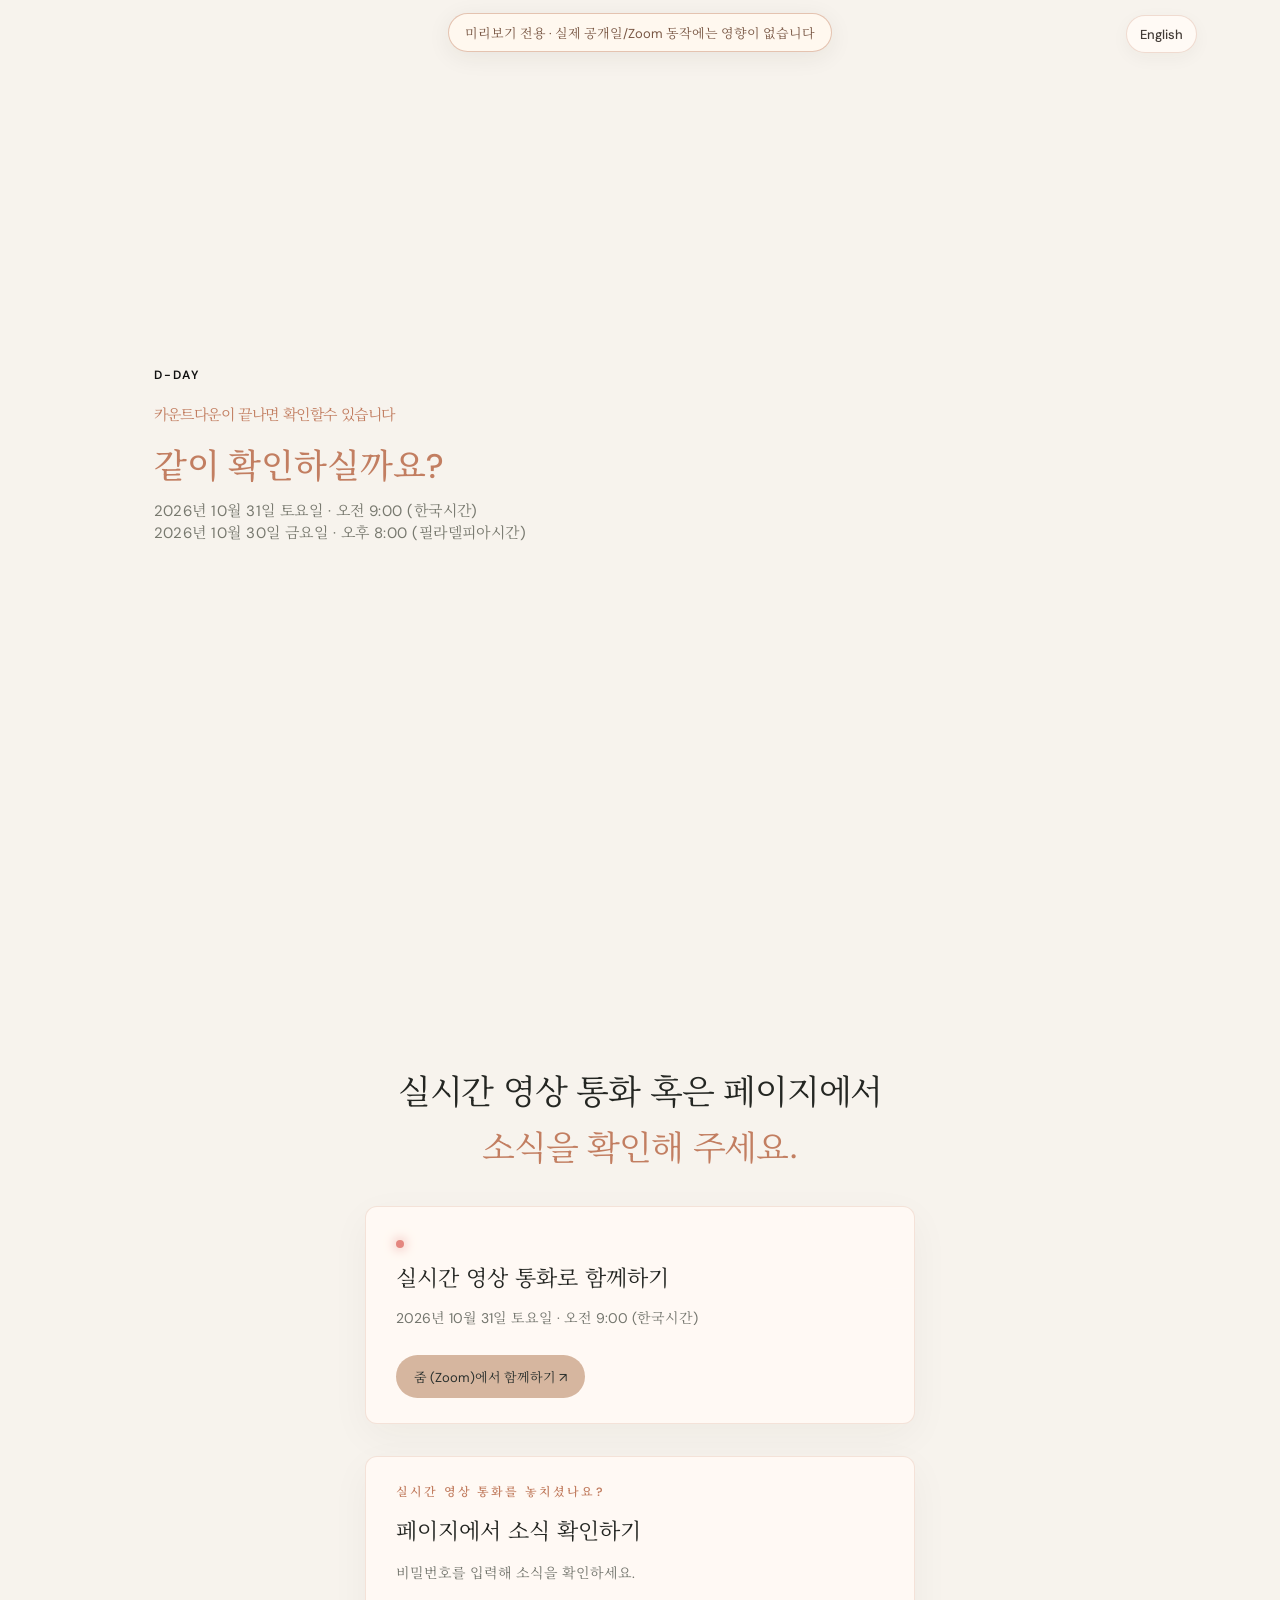
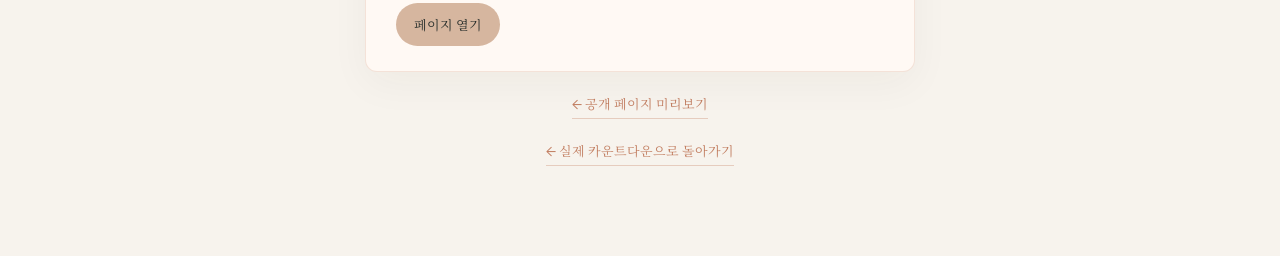
==== commit 7eeaa906: "Add files via upload" ====
--- a/preview.html
+++ b/preview.html
@@ -17,8 +17,8 @@
   </div><div class="hero-stamp"><span>MADE<br>WITH LOVE</span><b>♡</b></div><div class="hero-bottom"><span>A DAY WE'LL REMEMBER</span><span>01 — 01</span></div></section>
   <section class="after-date panel" id="afterDate"><div class="section-index"><span id="afterIndex">01</span><i></i><span id="afterLabel">오늘</span></div><div class="after-inner"><p class="eyebrow" id="afterEyebrow">THE DAY IS HERE</p><h2 id="afterHeading">이어서<br><em>확인해 주세요.</em></h2><p class="after-copy" id="afterCopy"></p>
    <div class="live-card"><span class="live-dot"></span><p class="eyebrow" id="liveEyebrow"></p><h3 id="liveTitle">실시간 영상 통화로 함께하기</h3><p id="liveDescription"></p><a id="zoomLink" class="primary-link" href="#" target="_blank" rel="noopener">줌 (Zoom)에서 함께하기 ↗</a></div>
-   <div class="private-card"><p class="eyebrow" id="privateEyebrow">실시간 영상 통화를 놓치셨나요?</p><h3 id="privateTitle">페이지에서 소식 확인하기</h3><p id="privateDescription">비밀번호를 입력해 소식을 확인하세요.</p><a id="revealPageLink" class="primary-link" href="reveal.html">페이지 열기</a></div>
+   <div class="private-card"><p class="eyebrow" id="privateEyebrow">실시간 영상 통화를 놓치셨나요?</p><h3 id="privateTitle">페이지에서 소식 확인하기</h3><p id="privateAvailableAt" class="private-available-at"></p><p id="privateDescription">비밀번호를 입력해 소식을 확인하세요.</p><a id="revealPageLink" class="primary-link" href="reveal.html">페이지 열기</a></div>
    <a id="previewRevealLink" class="preview-link" href="reveal.html?preview=1">← 공개 페이지 미리보기</a><br><a class="preview-link" id="previewCountdownLink" href="index.html">← 실제 카운트다운으로 돌아가기</a>
   </div></section>
- </main><script src="config.js"></script><script src="script.js"></script><script>const fam=new URLSearchParams(location.search).get('family')==='parents'?'parents':'inlaws',lang=document.documentElement.lang==='en'?'en':'ko';document.getElementById('zoomLink').href=window.REVEAL_CONFIG.zoomUrl||'#';document.getElementById('revealPageLink').href='reveal.html?family='+fam+'&preview=1&lang='+lang;document.getElementById('previewRevealLink').href='reveal.html?family='+fam+'&preview=1&lang='+lang;</script>
+ </main><script src="config.js?v=20261027-4"></script><script src="script.js?v=20261027-4"></script><script>const fam=new URLSearchParams(location.search).get('family')==='parents'?'parents':'inlaws',lang=document.documentElement.lang==='en'?'en':'ko';document.getElementById('zoomLink').href=window.REVEAL_CONFIG.zoomUrl||'#';document.getElementById('revealPageLink').href='reveal.html?family='+fam+'&preview=1&lang='+lang;document.getElementById('previewRevealLink').href='reveal.html?family='+fam+'&preview=1&lang='+lang;</script>
 </body></html>
--- a/styles.css
+++ b/styles.css
@@ -153,3 +153,4 @@
 .reveal-page .slide-figure figcaption{font-size:14px}
 .reveal-page .slide-count{font-size:13px}
 @media(max-width:700px){.landing-page .countdown span{font-size:11px}.landing-page .top-note{font-size:10px}.landing-page .live-card h3,.landing-page .private-card h3{font-size:20px}.reveal-page .reveal-gate h1{font-size:clamp(30px,7vw,48px)}}
+.private-available-at{font:inherit;color:var(--muted)}.private-card>p[hidden]{display:none!important}.private-card>p:not([hidden]){margin-block:0 14px}.private-card h3{margin-bottom:16px}.private-card .primary-link{margin-top:2px}
